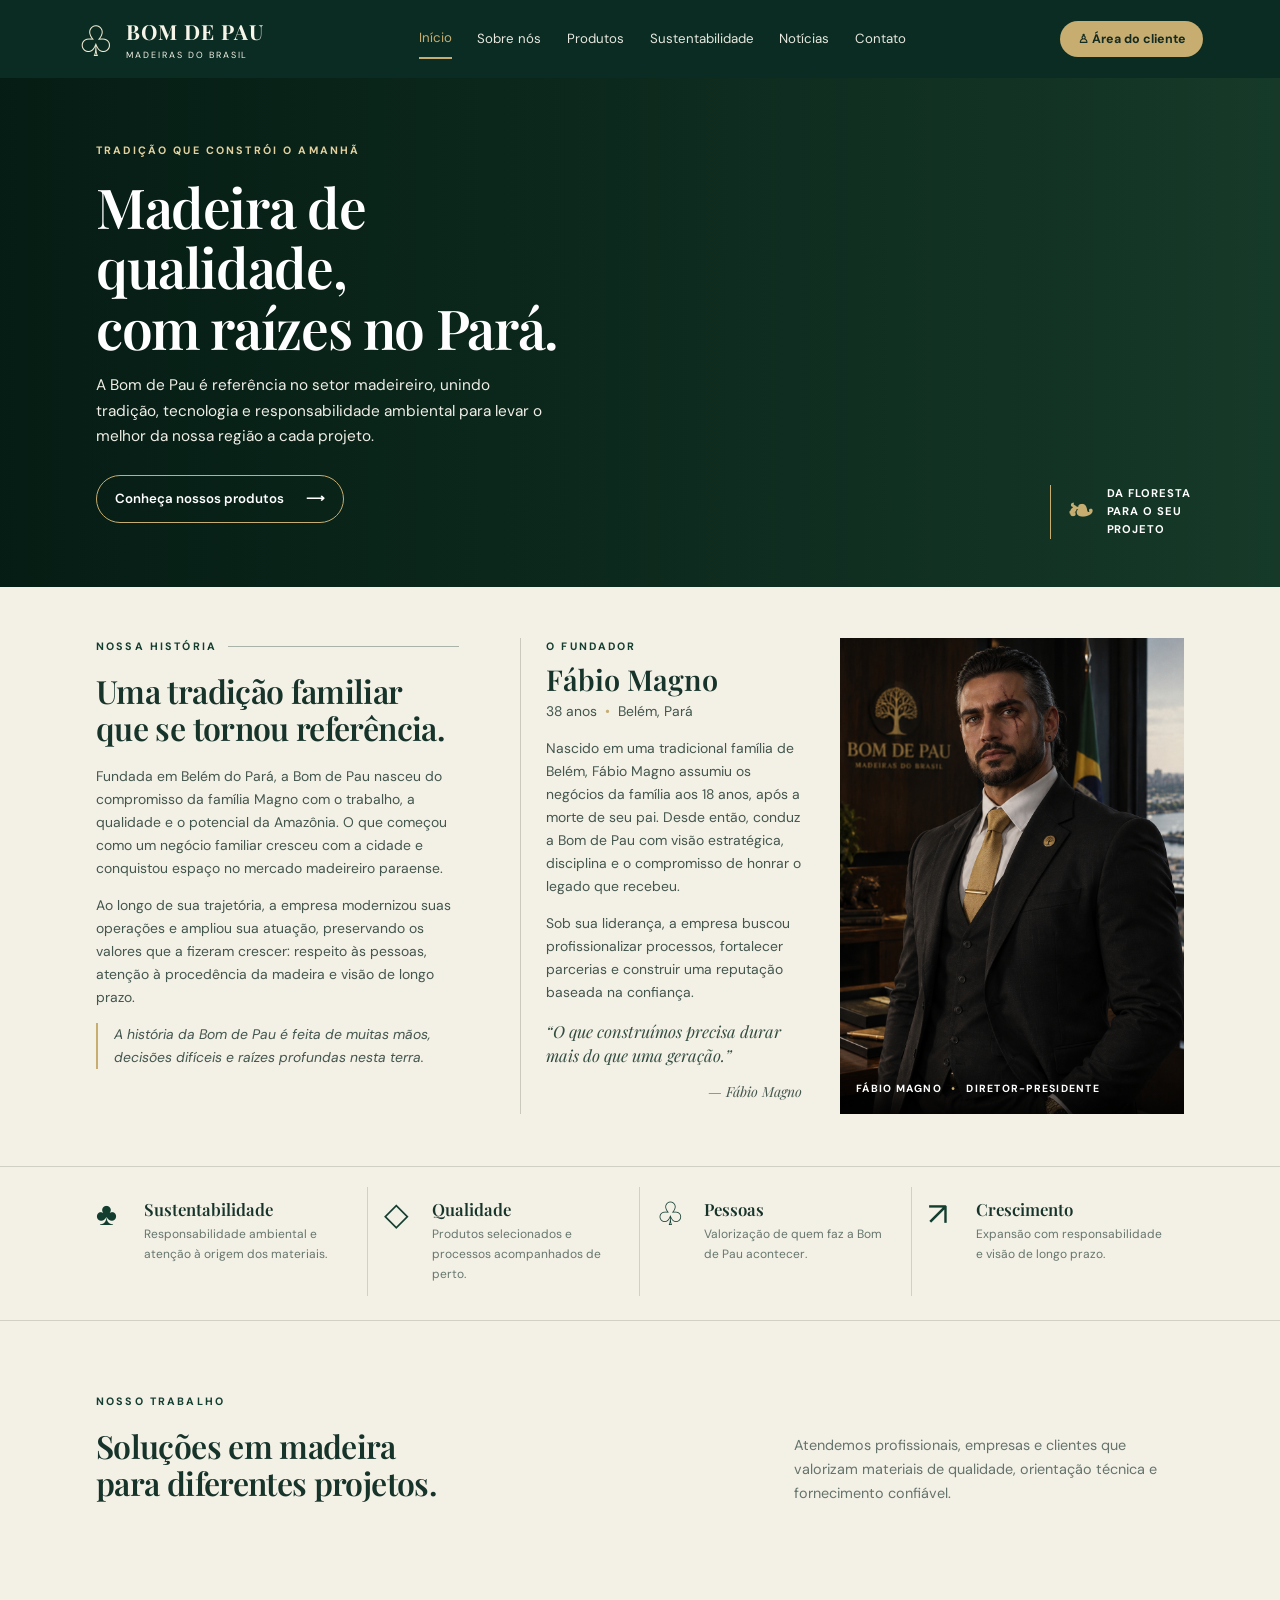
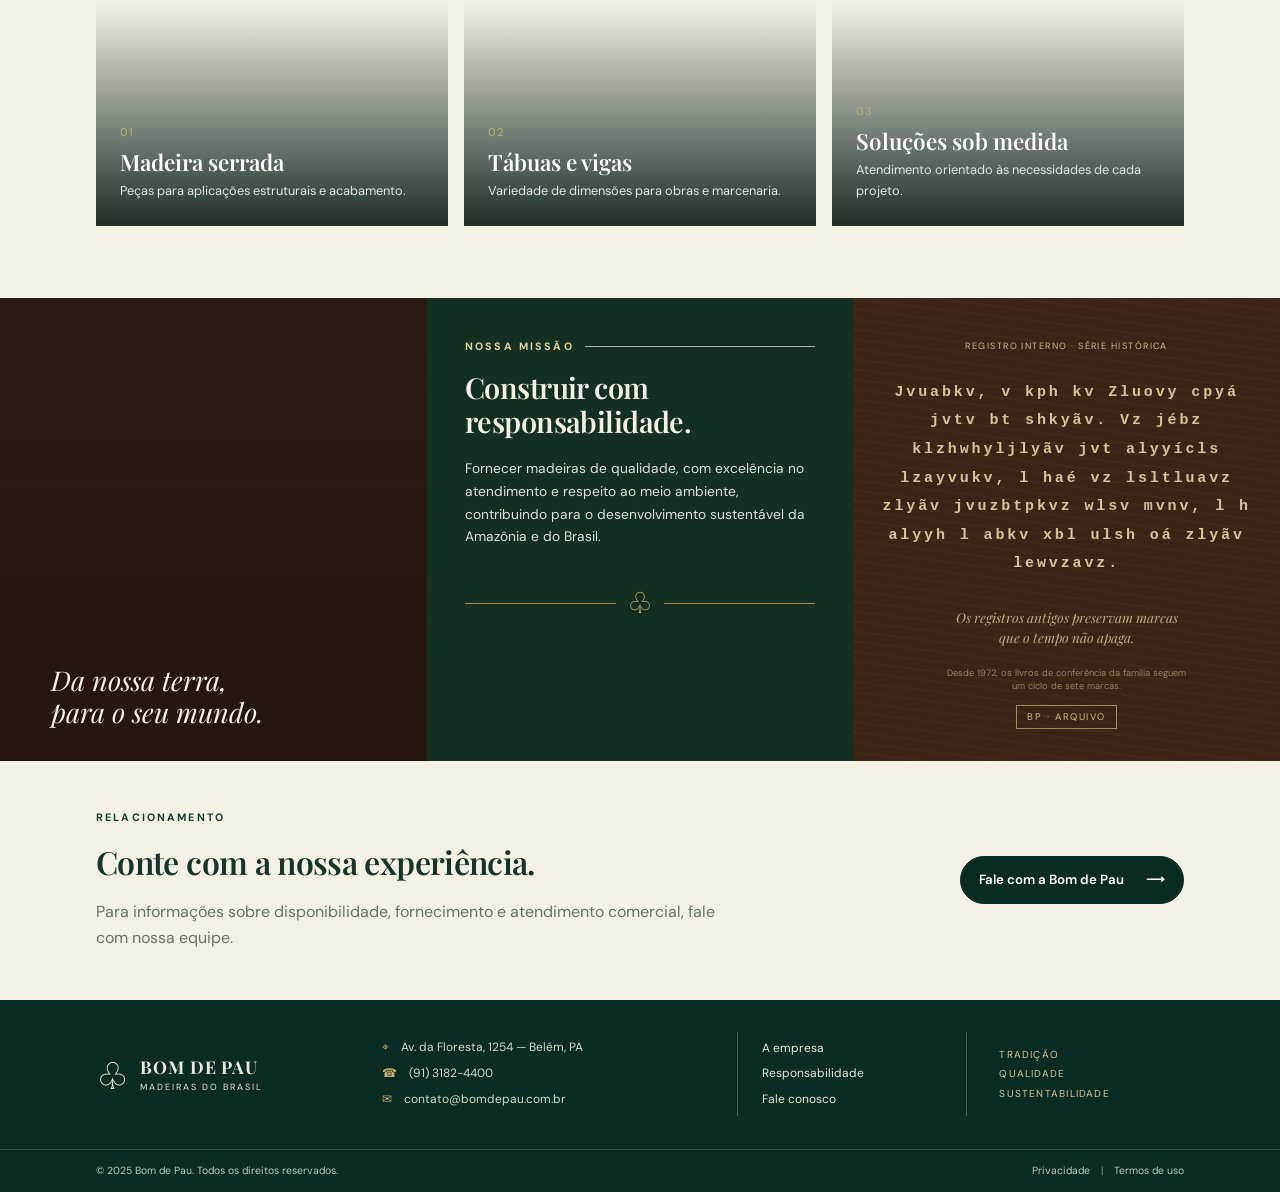
==== index.html @ 716c8c40 "inicial" ====
<!doctype html>
<html lang="pt-BR">
<head>
  <meta charset="utf-8">
  <meta name="viewport" content="width=device-width, initial-scale=1">
  <meta name="theme-color" content="#0b2c22">
  <meta name="description" content="Bom de Pau — madeireira paraense com tradição, qualidade e compromisso com a Amazônia.">
  <title>Bom de Pau | Madeiras do Brasil</title>
  <link rel="preconnect" href="https://fonts.googleapis.com">
  <link rel="preconnect" href="https://fonts.gstatic.com" crossorigin>
  <link href="https://fonts.googleapis.com/css2?family=DM+Sans:wght@400;500;600;700&family=Playfair+Display:wght@500;600;700&display=swap" rel="stylesheet">
  <link rel="stylesheet" href="css/style.css">
</head>
<body>
  <a class="skip-link" href="#conteudo">Pular para o conteúdo</a>
  <header class="site-header">
    <a class="brand" href="index.html" aria-label="Bom de Pau — início">
      <span class="brand-mark" aria-hidden="true">♧</span>
      <span class="brand-copy"><strong>BOM DE PAU</strong><small>MADEIRAS DO BRASIL</small></span>
    </a>
    <button class="menu-toggle" aria-expanded="false" aria-controls="main-nav">Menu <span aria-hidden="true">☰</span></button>
    <nav id="main-nav" class="main-nav" aria-label="Navegação principal">
      <a class="active" href="#inicio">Início</a>
      <a href="#historia">Sobre nós</a>
      <a href="#produtos">Produtos</a>
      <a href="#responsabilidade">Sustentabilidade</a>
      <a href="#noticias">Notícias</a>
      <a href="#contato">Contato</a>
    </nav>
    <button class="client-link" id="btn-open-login" aria-haspopup="dialog"><span aria-hidden="true">♙</span> Área do cliente</button>
  </header>

  <!-- Modal de Login -->
  <div id="login-modal" class="login-overlay" role="dialog" aria-modal="true" aria-labelledby="login-title" hidden>
    <div class="login-box">
      <button class="login-close" id="btn-close-login" aria-label="Fechar login">✕</button>
      <div class="login-brand">
        <span class="brand-mark" aria-hidden="true">♧</span>
        <span class="brand-copy"><strong>BOM DE PAU</strong><small>ÁREA DO CLIENTE</small></span>
      </div>
      <h2 id="login-title" class="login-heading">Acesso restrito</h2>
      <p class="login-sub">Entre com suas credenciais para acessar o painel.</p>

      <form id="login-form" novalidate>
        <div class="field-group">
          <label for="login-user">Usuário</label>
          <input type="text" id="login-user" name="usuario" autocomplete="username" placeholder="seu.usuario" required>
        </div>
        <div class="field-group">
          <label for="login-pass">Senha</label>
          <div class="pass-wrap">
            <input type="password" id="login-pass" name="senha" autocomplete="current-password" placeholder="••••••••" required>
            <button type="button" class="toggle-pass" aria-label="Mostrar senha" data-target="login-pass">
              <span aria-hidden="true">👁</span>
            </button>
          </div>
        </div>
        <p id="login-error" class="login-error" aria-live="assertive" hidden>Usuário ou senha incorretos.</p>
        <button type="submit" class="login-submit">Entrar <span aria-hidden="true">⟶</span></button>
      </form>
    </div>
  </div>

  <!-- Painel pós-login -->
  <div id="painel-modal" class="login-overlay" role="dialog" aria-modal="true" aria-labelledby="painel-title" hidden>
    <div class="login-box painel-box">
      <button class="login-close" id="btn-close-painel" aria-label="Fechar painel">✕</button>
      <div class="login-brand">
        <span class="brand-mark" aria-hidden="true">♧</span>
        <span class="brand-copy"><strong>BOM DE PAU</strong><small>ÁREA DO CLIENTE</small></span>
      </div>
      <p class="painel-welcome">Bem-vindo, <strong id="painel-nome"></strong> 👋</p>
      <h2 id="painel-title" class="login-heading">Painel do cliente</h2>
      <div class="painel-grid">
        <div class="painel-card"><span aria-hidden="true">📦</span><p>Meus pedidos</p></div>
        <div class="painel-card"><span aria-hidden="true">📄</span><p>Notas fiscais</p></div>
        <div class="painel-card"><span aria-hidden="true">📐</span><p>Orçamentos</p></div>
        <div class="painel-card"><span aria-hidden="true">📞</span><p>Suporte</p></div>
      </div>
      <button class="login-logout" id="btn-logout">Sair da conta <span aria-hidden="true">↩</span></button>
    </div>
  </div>

  <main id="conteudo">
    <section class="hero" id="inicio">
      <div class="hero-shade"></div>
      <div class="hero-content">
        <p class="eyebrow light">TRADIÇÃO QUE CONSTRÓI O AMANHÃ</p>
        <h1>Madeira de qualidade,<br>com raízes no Pará.</h1>
        <p class="hero-intro">A Bom de Pau é referência no setor madeireiro, unindo tradição, tecnologia e responsabilidade ambiental para levar o melhor da nossa região a cada projeto.</p>
        <a class="outline-button" href="#produtos">Conheça nossos produtos <span aria-hidden="true">⟶</span></a>
      </div>
      <div class="hero-note"><span class="leaf">❧</span><span>DA FLORESTA<br>PARA O SEU<br>PROJETO</span></div>
    </section>

    <section class="story section-wrap" id="historia">
      <div class="story-main">
        <p class="eyebrow">NOSSA HISTÓRIA <span class="rule"></span></p>
        <h2>Uma tradição familiar<br>que se tornou referência.</h2>
        <p>Fundada em Belém do Pará, a Bom de Pau nasceu do compromisso da família Magno com o trabalho, a qualidade e o potencial da Amazônia. O que começou como um negócio familiar cresceu com a cidade e conquistou espaço no mercado madeireiro paraense.</p>
        <p>Ao longo de sua trajetória, a empresa modernizou suas operações e ampliou sua atuação, preservando os valores que a fizeram crescer: respeito às pessoas, atenção à procedência da madeira e visão de longo prazo.</p>
        <p class="story-note">A história da Bom de Pau é feita de muitas mãos, decisões difíceis e raízes profundas nesta terra.</p>
      </div>
      <div class="founder-copy">
        <p class="eyebrow">O FUNDADOR</p>
        <h3>Fábio Magno</h3>
        <p class="founder-meta">38 anos <span>•</span> Belém, Pará</p>
        <p>Nascido em uma tradicional família de Belém, Fábio Magno assumiu os negócios da família aos 18 anos, após a morte de seu pai. Desde então, conduz a Bom de Pau com visão estratégica, disciplina e o compromisso de honrar o legado que recebeu.</p>
        <p>Sob sua liderança, a empresa buscou profissionalizar processos, fortalecer parcerias e construir uma reputação baseada na confiança.</p>
        <blockquote>“O que construímos precisa durar mais do que uma geração.”</blockquote>
        <p class="signature">— Fábio Magno</p>
      </div>
      <div class="founder-photo" role="img" aria-label="Retrato ilustrativo de um executivo em escritório de madeira">
        <div class="photo-label">FÁBIO MAGNO <span>•</span> DIRETOR-PRESIDENTE</div>
      </div>
    </section>

    <section class="values section-wrap" id="responsabilidade" aria-label="Nossos compromissos">
      <article class="value-card"><span class="value-icon" aria-hidden="true">♣</span><div><h3>Sustentabilidade</h3><p>Responsabilidade ambiental e atenção à origem dos materiais.</p></div></article>
      <article class="value-card"><span class="value-icon" aria-hidden="true">◇</span><div><h3>Qualidade</h3><p>Produtos selecionados e processos acompanhados de perto.</p></div></article>
      <article class="value-card"><span class="value-icon" aria-hidden="true">♧</span><div><h3>Pessoas</h3><p>Valorização de quem faz a Bom de Pau acontecer.</p></div></article>
      <article class="value-card"><span class="value-icon" aria-hidden="true">↗</span><div><h3>Crescimento</h3><p>Expansão com responsabilidade e visão de longo prazo.</p></div></article>
    </section>

    <section class="products section-wrap" id="produtos">
      <div class="products-heading">
        <div><p class="eyebrow">NOSSO TRABALHO</p><h2>Soluções em madeira<br>para diferentes projetos.</h2></div>
        <p>Atendemos profissionais, empresas e clientes que valorizam materiais de qualidade, orientação técnica e fornecimento confiável.</p>
      </div>
      <div class="product-grid">
        <article class="product-card product-one"><div><span>01</span><h3>Madeira serrada</h3><p>Peças para aplicações estruturais e acabamento.</p></div></article>
        <article class="product-card product-two"><div><span>02</span><h3>Tábuas e vigas</h3><p>Variedade de dimensões para obras e marcenaria.</p></div></article>
        <article class="product-card product-three"><div><span>03</span><h3>Soluções sob medida</h3><p>Atendimento orientado às necessidades de cada projeto.</p></div></article>
      </div>
    </section>

    <section class="mission" id="noticias">
      <div class="mission-image"><div class="image-caption">Da nossa terra,<br>para o seu mundo.</div></div>
      <div class="mission-copy">
        <p class="eyebrow light">NOSSA MISSÃO <span class="rule"></span></p>
        <h2>Construir com responsabilidade.</h2>
        <p>Fornecer madeiras de qualidade, com excelência no atendimento e respeito ao meio ambiente, contribuindo para o desenvolvimento sustentável da Amazônia e do Brasil.</p>
        <div class="mission-signature"><span></span><span class="mini-tree">♧</span><span></span></div>
      </div>
      <aside class="archive-panel" aria-label="Registro gráfico da empresa">
        <p class="archive-label">REGISTRO INTERNO · SÉRIE HISTÓRICA</p>
        <p class="cipher" title="Registro de arquivo">Jvuabkv, v kph kv Zluovy cpyá jvtv bt shkyãv. Vz jébz klzhwhyljlyãv jvt alyyícls lzayvukv, l haé vz lsltluavz zlyãv jvuzbtpkvz wlsv mvnv, l h alyyh l abkv xbl ulsh oá zlyãv lewvzavz.</p>
        <p class="archive-caption">Os registros antigos preservam marcas<br>que o tempo não apaga.</p>
        <p class="archive-footnote">Desde 1972, os livros de conferência da família seguem um ciclo de sete marcas.</p>
        <span class="archive-stamp">BP · ARQUIVO</span>
      </aside>
    </section>

    <section class="client-area section-wrap" id="area-cliente">
      <div><p class="eyebrow">RELACIONAMENTO</p><h2>Conte com a nossa experiência.</h2><p>Para informações sobre disponibilidade, fornecimento e atendimento comercial, fale com nossa equipe.</p></div>
      <a class="dark-button" href="#contato">Fale com a Bom de Pau <span aria-hidden="true">⟶</span></a>
    </section>
  </main>

  <footer id="contato" class="site-footer">
    <div class="footer-main section-wrap">
      <a class="brand footer-brand" href="#inicio">
        <span class="brand-mark" aria-hidden="true">♧</span>
        <span class="brand-copy"><strong>BOM DE PAU</strong><small>MADEIRAS DO BRASIL</small></span>
      </a>
      <address>
        <p><span aria-hidden="true">⌖</span> Av. da Floresta, 1254 — Belém, PA</p>
        <p><span aria-hidden="true">☎</span> (91) 3182-4400</p>
        <p><span aria-hidden="true">✉</span> contato@bomdepau.com.br</p>
      </address>
      <div class="footer-links"><a href="#historia">A empresa</a><a href="#responsabilidade">Responsabilidade</a><a href="#contato">Fale conosco</a></div>
      <div class="footer-motto">TRADIÇÃO<br>QUALIDADE<br>SUSTENTABILIDADE</div>
    </div>
    <div class="footer-bottom"><span>© 2025 Bom de Pau. Todos os direitos reservados.</span><span><a href="#privacidade">Privacidade</a> <i>|</i> <a href="#termos">Termos de uso</a></span></div>
  </footer>
  <script src="js/main.js"></script>
</body>
</html>
---- css/style.css ----
/* Bom de Pau — identidade institucional */
:root {
  --green: #0b2c22;
  --green-2: #123d2f;
  --cream: #f3f0e6;
  --cream-dark: #e5e0d2;
  --gold: #c7ad70;
  --ink: #17342b;
  --muted: #66766d;
  --serif: "Playfair Display", Georgia, serif;
  --sans: "DM Sans", Arial, sans-serif;
}
* { box-sizing: border-box; }
html { scroll-behavior: smooth; }
body { margin: 0; color: var(--ink); background: var(--cream); font-family: var(--sans); line-height: 1.65; }
a { color: inherit; text-decoration: none; }
.skip-link { position: absolute; left: -9999px; top: 0; background: white; padding: .7rem; z-index: 20; }
.skip-link:focus { left: .5rem; }
.site-header { min-height: 78px; padding: 0 clamp(1.2rem, 6vw, 6rem); display: flex; align-items: center; justify-content: space-between; gap: 1.6rem; background: var(--green); color: #f7f4e9; position: relative; z-index: 5; }
.brand { display: inline-flex; align-items: center; gap: .7rem; flex-shrink: 0; }
.brand-mark { font-size: 2.65rem; line-height: 1; color: #f2ead5; font-family: var(--serif); }
.brand-copy { display: flex; flex-direction: column; line-height: 1.1; }
.brand-copy strong { font: 700 1.3rem var(--serif); letter-spacing: .05em; }
.brand-copy small { font-size: .56rem; letter-spacing: .22em; margin-top: .35rem; }
.main-nav { display: flex; align-items: center; gap: clamp(.8rem, 2vw, 2rem); font-size: .83rem; }
.main-nav a { padding: .5rem 0; color: #e7e8df; transition: color .2s; }
.main-nav a:hover, .main-nav a.active { color: var(--gold); }
.main-nav a.active { border-bottom: 2px solid var(--gold); }
.client-link { background: var(--gold); color: #142b22; border-radius: 2rem; padding: .65rem 1.1rem; font-size: .78rem; font-weight: 700; white-space: nowrap; }
.menu-toggle { display: none; background: transparent; border: 1px solid #71877b; color: white; padding: .5rem .7rem; border-radius: 4px; }
.hero { min-height: 410px; position: relative; display: flex; align-items: center; overflow: hidden; color: white; background: #183d2b url("https://images.unsplash.com/photo-1511497584788-876760111969?auto=format&fit=crop&w=2000&q=85") center 48%/cover no-repeat; }
.hero-shade { position: absolute; inset: 0; background: linear-gradient(90deg, rgba(3,24,17,.88) 0%, rgba(5,28,20,.65) 43%, rgba(4,26,18,.1) 100%); }
.hero-content { position: relative; width: min(700px, 70%); padding: 4rem clamp(1.2rem, 7.5vw, 7.5rem); }
.eyebrow { display: flex; align-items: center; gap: .7rem; color: var(--green-2); font-size: .67rem; font-weight: 700; letter-spacing: .2em; margin: 0 0 1rem; }
.eyebrow.light { color: #e3d2a0; }
.hero h1 { font: 600 clamp(2.3rem, 4.3vw, 4rem)/1.1 var(--serif); margin: 0 0 1rem; letter-spacing: -.025em; }
.hero-intro { max-width: 460px; color: #f0eee6; font-size: .96rem; margin: 0 0 1.6rem; }
.outline-button, .dark-button { display: inline-flex; align-items: center; gap: 1.4rem; padding: .75rem 1.1rem; border: 1px solid var(--gold); border-radius: 2rem; font-size: .83rem; font-weight: 600; transition: background .2s, color .2s; }
.outline-button:hover { background: var(--gold); color: var(--green); }
.hero-note { position: absolute; right: clamp(1.2rem, 7vw, 7rem); bottom: 3rem; display: flex; align-items: center; gap: .7rem; border-left: 1px solid var(--gold); padding-left: 1rem; font-size: .7rem; font-weight: 700; letter-spacing: .08em; line-height: 1.6; }
.leaf { color: var(--gold); font-size: 2rem; }
.section-wrap { padding-left: clamp(1.2rem, 7.5vw, 7.5rem); padding-right: clamp(1.2rem, 7.5vw, 7.5rem); }
.story { display: grid; grid-template-columns: 1.12fr .82fr 1fr; gap: clamp(1.5rem, 3vw, 3.2rem); padding-top: 3.2rem; padding-bottom: 3.3rem; }
.story-main { padding-right: 1.4rem; }
.rule { height: 1px; background: #aab3a7; flex: 1; }
h2 { font: 600 clamp(1.7rem, 2.5vw, 2.55rem)/1.16 var(--serif); margin: 0 0 1.2rem; letter-spacing: -.02em; }
.story p:not(.eyebrow), .founder-copy p:not(.eyebrow):not(.founder-meta) { font-size: .87rem; color: #43564d; }
.story-note { border-left: 2px solid var(--gold); padding-left: 1rem; font-style: italic; }
.founder-copy { border-left: 1px solid #c9cabb; padding-left: clamp(1rem, 2vw, 2rem); }
.founder-copy h3 { font: 600 1.8rem var(--serif); margin: -.7rem 0 .1rem; }
.founder-meta { color: var(--muted); font-size: .8rem; margin: 0 0 .9rem; }
.founder-meta span { color: var(--gold); padding: 0 .25rem; }
blockquote { font: italic 1.03rem/1.45 var(--serif); margin: 1rem 0 .25rem; color: #334d40; }
.signature { text-align: right; font: italic .85rem var(--serif); }
.founder-photo {
  min-height: 350px;
  position: relative;
  background: #3e3021 url("../img/fabio-magno.png") center 20% / cover no-repeat;
}.photo-label { position: absolute; bottom: 0; left: 0; right: 0; padding: 1rem; color: white; font-size: .65rem; letter-spacing: .12em; font-weight: 700; background: linear-gradient(transparent, rgba(0,0,0,.8)); }
.photo-label span { color: var(--gold); padding: 0 .4rem; }
.values { display: grid; grid-template-columns: repeat(4, 1fr); padding-top: 1.2rem; padding-bottom: 1.5rem; border-top: 1px solid #d1d0c4; border-bottom: 1px solid #d1d0c4; }
.value-card { display: flex; gap: .8rem; align-items: flex-start; padding: .7rem 1rem; border-right: 1px solid #d1d0c4; }
.value-card:first-child { padding-left: 0; }
.value-card:last-child { border-right: 0; }
.value-icon { font-size: 2rem; line-height: 1; color: var(--green-2); min-width: 2.2rem; }
.value-card h3 { font: 600 1.05rem var(--serif); margin: 0 0 .35rem; }
.value-card p { margin: 0; color: #66766d; font-size: .75rem; }
.products { padding-top: 4.5rem; padding-bottom: 4.5rem; }
.products-heading { display: flex; align-items: end; justify-content: space-between; gap: 2rem; margin-bottom: 1.6rem; }
.products-heading > p { max-width: 390px; color: #64736b; font-size: .9rem; }
.product-grid { display: grid; grid-template-columns: repeat(3, 1fr); gap: 1rem; }
.product-card { min-height: 280px; position: relative; display: flex; align-items: end; color: white; overflow: hidden; background-size: cover; background-position: center; }
.product-card::before { content: ""; position: absolute; inset: 0; background: linear-gradient(0deg, rgba(5,25,18,.9), rgba(5,25,18,0) 80%); transition: opacity .2s; }
.product-card > div { position: relative; padding: 1.5rem; }
.product-card span { color: var(--gold); font-size: .7rem; letter-spacing: .15em; }
.product-card h3 { font: 600 1.4rem var(--serif); margin: .2rem 0; }
.product-card p { margin: 0; color: #e0e5dd; font-size: .8rem; }
.product-one { background-image: url("https://images.unsplash.com/photo-1518709268805-4e9042af9f23?auto=format&fit=crop&w=900&q=80"); }
.product-two { background-image: url("https://images.unsplash.com/photo-1530124566582-a618bc2615dc?auto=format&fit=crop&w=900&q=80"); }
.product-three { background-image: url("https://images.unsplash.com/photo-1601058268499-e52658b8bb88?auto=format&fit=crop&w=900&q=80"); }
.mission { display: grid; grid-template-columns: 1fr 1fr 1fr; min-height: 290px; background: #2d1c12; color: #f4f0e4; }
.mission-image { background: linear-gradient(0deg, rgba(25,13,7,.4), rgba(25,13,7,.05)), url("https://images.unsplash.com/photo-1504917595217-d4dc5ebe6122?auto=format&fit=crop&w=1000&q=85") center/cover; display: flex; align-items: end; padding: 2rem clamp(1.2rem, 4vw, 4rem); }
.image-caption { font: italic 1.7rem/1.2 var(--serif); }
.mission-copy { padding: 2.5rem clamp(1.5rem, 3vw, 3rem); background: #142f24; }
.mission-copy h2 { font-size: 1.8rem; }
.mission-copy p:not(.eyebrow) { color: #dce3d9; font-size: .86rem; }
.mission-signature { display: flex; align-items: center; gap: .7rem; margin-top: 2rem; color: var(--gold); }
.mission-signature span:not(.mini-tree) { height: 1px; flex: 1; background: #a58b55; }
.mini-tree { font-size: 1.8rem; }
.archive-panel { padding: 2rem 1.5rem; text-align: center; display: flex; flex-direction: column; justify-content: center; align-items: center; background: repeating-linear-gradient(7deg, #3b2416, #3b2416 7px, #412819 8px, #412819 10px); }
.archive-label { font-size: .57rem; letter-spacing: .16em; color: #cbb98e; }
.cipher { font: 600 .94rem/1.9 monospace; letter-spacing: .19em; color: #d4c39c; overflow-wrap: anywhere; }
.archive-caption { font: italic .85rem/1.5 var(--serif); color: #bba987; }
.archive-footnote { max-width: 245px; margin: .35rem 0 0; font-size: .58rem; line-height: 1.45; color: #a99978; opacity: .82; }
.archive-stamp { margin-top: .7rem; border: 1px solid #a58b55; color: #cbb98e; padding: .2rem .65rem; font-size: .6rem; letter-spacing: .16em; }
.client-area { display: flex; align-items: center; justify-content: space-between; gap: 2rem; padding-top: 3rem; padding-bottom: 3rem; }
.client-area > div { max-width: 650px; }
.client-area p:not(.eyebrow) { color: #64736b; margin-bottom: 0; }
.dark-button { background: var(--green); color: white; border-color: var(--green); white-space: nowrap; }
.dark-button:hover { background: var(--gold); color: var(--green); }
.site-footer { background: var(--green); color: #e9e8dc; }
.footer-main { display: grid; grid-template-columns: 1.1fr 1.4fr 1fr .8fr; align-items: center; gap: 2rem; padding-top: 2rem; padding-bottom: 2rem; }
.footer-brand .brand-mark { font-size: 2.3rem; }
.footer-brand .brand-copy strong { font-size: 1.1rem; }
.footer-main address { font-style: normal; font-size: .75rem; color: #d4d9ce; }
.footer-main address p { margin: .4rem 0; }
.footer-main address span { color: var(--gold); margin-right: .6rem; }
.footer-links { display: flex; flex-direction: column; gap: .35rem; font-size: .75rem; border-left: 1px solid #486457; border-right: 1px solid #486457; padding: .4rem 1.5rem; }
.footer-links a:hover, .footer-bottom a:hover { color: var(--gold); }
.footer-motto { font-size: .63rem; letter-spacing: .12em; line-height: 1.9; color: #d4c49c; }
.footer-bottom { border-top: 1px solid #365548; padding: .8rem clamp(1.2rem, 7.5vw, 7.5rem); display: flex; justify-content: space-between; gap: 1rem; color: #bdc9bf; font-size: .65rem; }
.footer-bottom i { font-style: normal; padding: 0 .5rem; color: #7d9385; }

@media (max-width: 1100px) {
  .site-header { flex-wrap: wrap; padding-top: .7rem; padding-bottom: .7rem; }
  .main-nav { order: 4; width: 100%; justify-content: center; }
  .story { grid-template-columns: 1fr 1fr; }
  .founder-photo { grid-column: 2; grid-row: 1 / span 2; }
  .mission { grid-template-columns: 1fr 1fr; }
  .archive-panel { grid-column: 1 / -1; min-height: 200px; }
}
@media (max-width: 720px) {
  .site-header { gap: .7rem; }
  .brand-copy strong { font-size: 1.05rem; }
  .brand-mark { font-size: 2.1rem; }
  .menu-toggle { display: block; margin-left: auto; }
  .client-link { font-size: .68rem; padding: .55rem .75rem; }
  .main-nav { display: none; flex-direction: column; align-items: stretch; gap: 0; padding: .5rem 0; }
  .main-nav.open { display: flex; }
  .main-nav a { padding: .7rem .2rem; border-bottom: 1px solid #345346; }
  .main-nav a.active { border-bottom: 1px solid var(--gold); }
  .hero { min-height: 490px; background-position: 56% center; }
  .hero-content { width: 100%; padding: 3rem 1.3rem 6rem; }
  .hero h1 { font-size: clamp(2.2rem, 10vw, 3.2rem); }
  .hero-intro { max-width: 390px; }
  .hero-note { right: 1.3rem; bottom: 1.2rem; }
  .story { grid-template-columns: 1fr; gap: 1.5rem; padding-top: 2.5rem; padding-bottom: 2.5rem; }
  .story-main { padding-right: 0; }
  .founder-copy { border-left: 0; border-top: 1px solid #c9cabb; padding: 1.5rem 0 0; }
  .founder-photo { grid-column: auto; grid-row: auto; min-height: 320px; }
  .values { grid-template-columns: 1fr 1fr; }
  .value-card { border-right: 0; padding: 1rem .4rem; }
  .value-card:nth-child(odd) { border-right: 1px solid #d1d0c4; }
  .value-card:first-child { padding-left: .4rem; }
  .products { padding-top: 3rem; padding-bottom: 3rem; }
  .products-heading { display: block; }
  .products-heading > p { margin-top: .7rem; }
  .product-grid { grid-template-columns: 1fr; }
  .product-card { min-height: 230px; }
  .mission { grid-template-columns: 1fr; }
  .mission-image { min-height: 250px; }
  .mission-copy { padding: 2rem 1.3rem; }
  .archive-panel { grid-column: auto; }
  .client-area { align-items: flex-start; flex-direction: column; padding-top: 2.5rem; padding-bottom: 2.5rem; }
  .footer-main { grid-template-columns: 1fr; gap: 1rem; }
  .footer-links { border: 0; border-top: 1px solid #486457; border-bottom: 1px solid #486457; padding: 1rem 0; }
  .footer-bottom { flex-direction: column; }
}

/* ── Área do cliente: botão no header ───────────────────────────────────── */
button.client-link {
  cursor: pointer;
  font-family: var(--sans);
  border: none;
}

/* ── Login: overlay ─────────────────────────────────────────────────────── */
.login-overlay {
  position: fixed;
  inset: 0;
  z-index: 100;
  background: rgba(5, 22, 15, 0.72);
  backdrop-filter: blur(4px);
  display: flex;
  align-items: center;
  justify-content: center;
  padding: 1rem;
  animation: fadeIn .18s ease;
}
.login-overlay[hidden] { display: none; }

@keyframes fadeIn {
  from { opacity: 0; }
  to   { opacity: 1; }
}

/* ── Login: caixa central ───────────────────────────────────────────────── */
.login-box {
  background: var(--cream);
  border-radius: 4px;
  padding: 2.5rem 2.8rem 2.8rem;
  width: min(440px, 100%);
  position: relative;
  box-shadow: 0 24px 64px rgba(5,22,15,.45);
  animation: slideUp .22s ease;
}

@keyframes slideUp {
  from { transform: translateY(18px); opacity: 0; }
  to   { transform: translateY(0);    opacity: 1; }
}

.login-close {
  position: absolute;
  top: 1rem;
  right: 1rem;
  background: transparent;
  border: none;
  font-size: 1rem;
  color: var(--muted);
  cursor: pointer;
  line-height: 1;
  padding: .25rem .4rem;
  border-radius: 3px;
  transition: color .15s, background .15s;
}
.login-close:hover { color: var(--green); background: var(--cream-dark); }

/* ── Login: cabeçalho ───────────────────────────────────────────────────── */
.login-brand {
  display: inline-flex;
  align-items: center;
  gap: .6rem;
  margin-bottom: 1.6rem;
}
.login-brand .brand-mark {
  font-size: 2rem;
  color: var(--green);
  font-family: var(--serif);
  line-height: 1;
}
.login-brand .brand-copy { display: flex; flex-direction: column; line-height: 1.1; }
.login-brand .brand-copy strong { font: 700 1.05rem var(--serif); letter-spacing: .05em; color: var(--green); }
.login-brand .brand-copy small  { font-size: .52rem; letter-spacing: .2em; color: var(--muted); margin-top: .3rem; }

.login-heading {
  font: 600 1.6rem var(--serif);
  margin: 0 0 .35rem;
  color: var(--green);
  letter-spacing: -.02em;
}
.login-sub {
  font-size: .8rem;
  color: var(--muted);
  margin: 0 0 1.6rem;
}

/* ── Login: formulário ──────────────────────────────────────────────────── */
.field-group {
  display: flex;
  flex-direction: column;
  gap: .4rem;
  margin-bottom: 1.1rem;
}
.field-group label {
  font-size: .72rem;
  font-weight: 700;
  letter-spacing: .08em;
  color: var(--green);
  text-transform: uppercase;
}
.field-group input {
  padding: .7rem .9rem;
  border: 1px solid #c8c9bc;
  border-radius: 3px;
  font: .88rem var(--sans);
  color: var(--ink);
  background: white;
  transition: border-color .2s, box-shadow .2s;
  outline: none;
  width: 100%;
}
.field-group input:focus {
  border-color: var(--green);
  box-shadow: 0 0 0 3px rgba(11,44,34,.12);
}
.field-group input.input-error {
  border-color: #b83232;
  box-shadow: 0 0 0 3px rgba(184,50,50,.1);
}

.pass-wrap {
  position: relative;
  display: flex;
  align-items: center;
}
.pass-wrap input { padding-right: 2.8rem; }
.toggle-pass {
  position: absolute;
  right: .7rem;
  background: transparent;
  border: none;
  cursor: pointer;
  font-size: .9rem;
  opacity: .55;
  padding: 0;
  transition: opacity .15s;
}
.toggle-pass:hover { opacity: 1; }

.login-error {
  font-size: .78rem;
  color: #b83232;
  background: #fdf0f0;
  border: 1px solid #f0c8c8;
  border-radius: 3px;
  padding: .55rem .8rem;
  margin: -.3rem 0 1rem;
}
.login-error[hidden] { display: none; }

.login-submit {
  width: 100%;
  margin-top: .4rem;
  display: inline-flex;
  align-items: center;
  justify-content: center;
  gap: 1rem;
  padding: .82rem 1.2rem;
  background: var(--green);
  color: #f3f0e6;
  border: none;
  border-radius: 2rem;
  font: 600 .88rem var(--sans);
  cursor: pointer;
  transition: background .2s, color .2s;
}
.login-submit:hover { background: var(--gold); color: var(--green); }

/* ── Painel pós-login ───────────────────────────────────────────────────── */
.painel-box { max-width: 500px; }

.painel-welcome {
  font-size: .82rem;
  color: var(--muted);
  margin: 0 0 .15rem;
}
.painel-welcome strong { color: var(--green); }

.painel-grid {
  display: grid;
  grid-template-columns: 1fr 1fr;
  gap: .85rem;
  margin: 1.6rem 0 1.8rem;
}
.painel-card {
  background: white;
  border: 1px solid #d8d7cc;
  border-radius: 4px;
  padding: 1.3rem 1rem;
  text-align: center;
  cursor: pointer;
  transition: border-color .2s, box-shadow .2s;
}
.painel-card:hover {
  border-color: var(--green);
  box-shadow: 0 4px 14px rgba(11,44,34,.1);
}
.painel-card span { font-size: 1.6rem; display: block; margin-bottom: .4rem; }
.painel-card p { margin: 0; font-size: .78rem; font-weight: 600; color: var(--ink); }

.login-logout {
  display: inline-flex;
  align-items: center;
  gap: .6rem;
  background: transparent;
  border: 1px solid #c8c9bc;
  color: var(--muted);
  border-radius: 2rem;
  padding: .6rem 1.2rem;
  font: .78rem var(--sans);
  cursor: pointer;
  transition: border-color .2s, color .2s;
}
.login-logout:hover { border-color: var(--green); color: var(--green); }

@media (max-width: 480px) {
  .login-box { padding: 2rem 1.4rem 2.2rem; }
  .painel-grid { grid-template-columns: 1fr 1fr; gap: .6rem; }
}
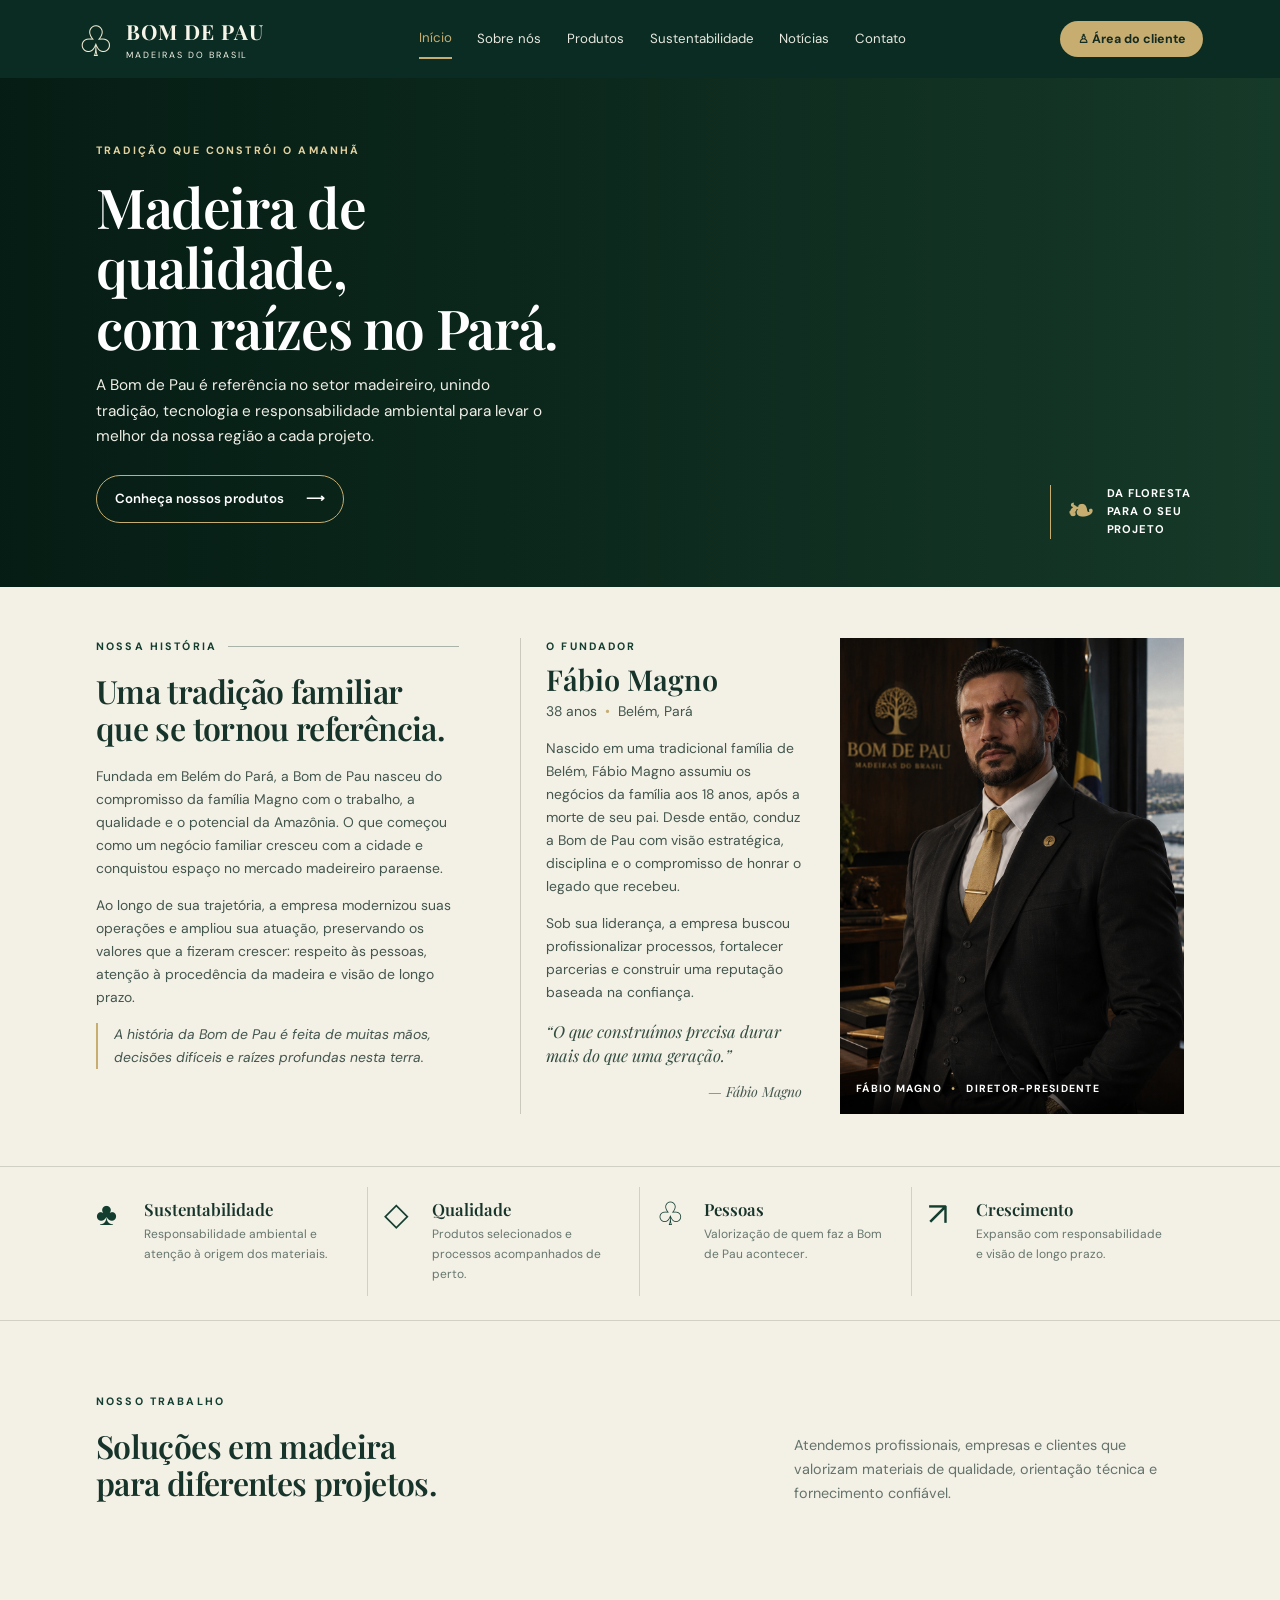
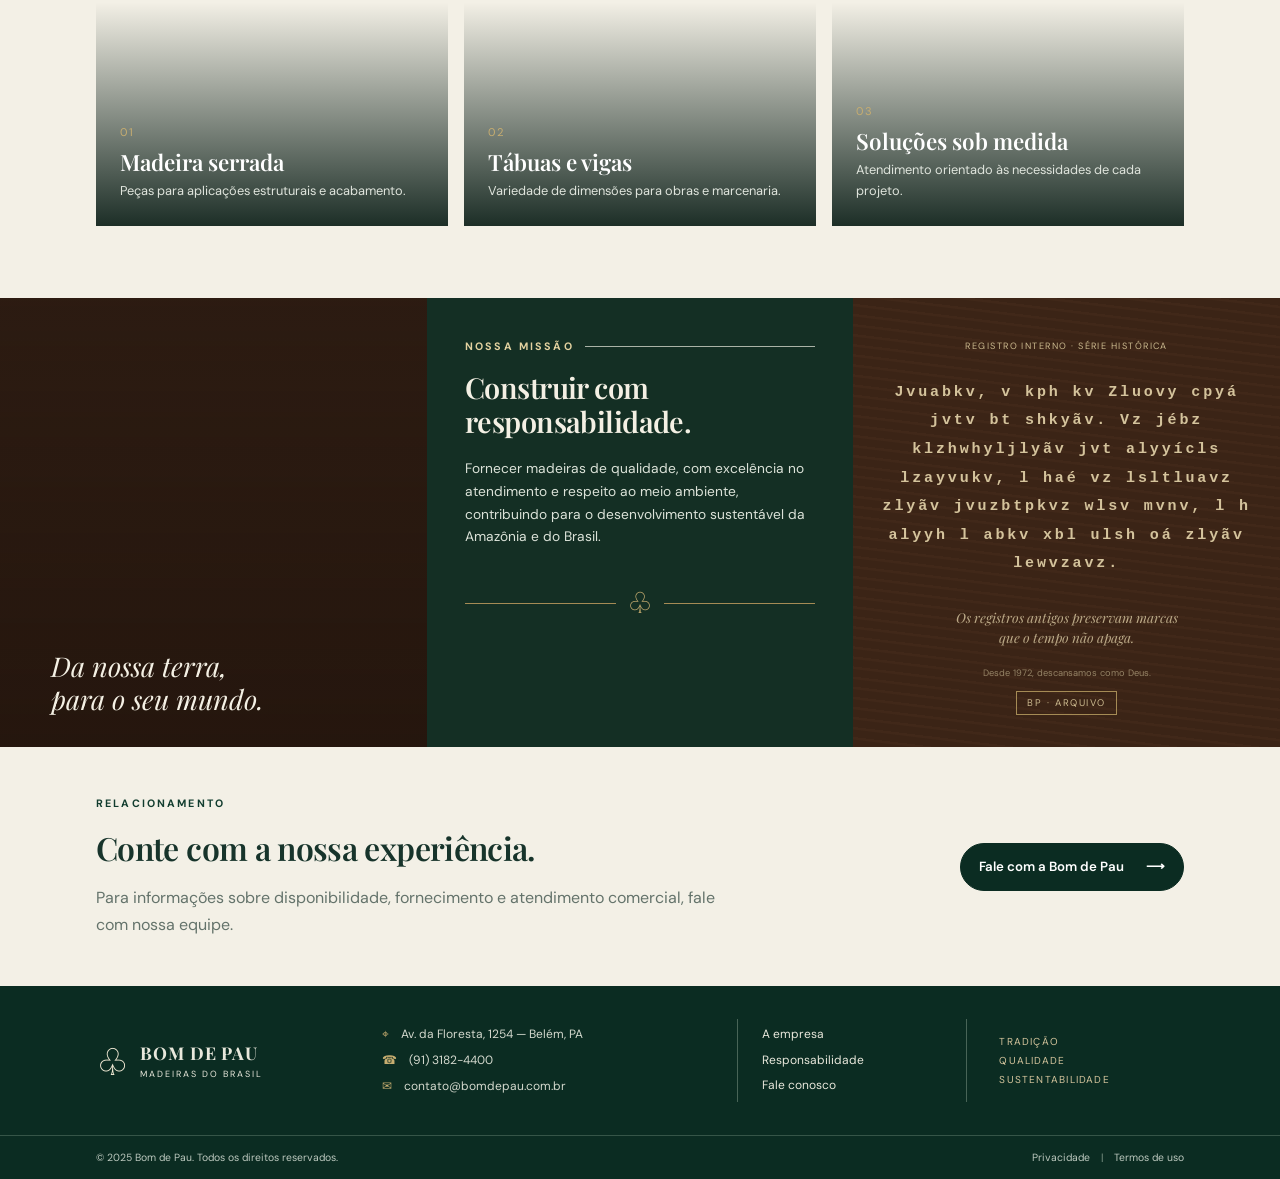
==== commit 17881070: "images update" ====
--- a/index.html
+++ b/index.html
@@ -146,7 +146,7 @@
         <p class="archive-label">REGISTRO INTERNO · SÉRIE HISTÓRICA</p>
         <p class="cipher" title="Registro de arquivo">Jvuabkv, v kph kv Zluovy cpyá jvtv bt shkyãv. Vz jébz klzhwhyljlyãv jvt alyyícls lzayvukv, l haé vz lsltluavz zlyãv jvuzbtpkvz wlsv mvnv, l h alyyh l abkv xbl ulsh oá zlyãv lewvzavz.</p>
         <p class="archive-caption">Os registros antigos preservam marcas<br>que o tempo não apaga.</p>
-        <p class="archive-footnote">Desde 1972, os livros de conferência da família seguem um ciclo de sete marcas.</p>
+        <p class="archive-footnote">Desde 1972, descansamos como Deus.</p>
         <span class="archive-stamp">BP · ARQUIVO</span>
       </aside>
     </section>
